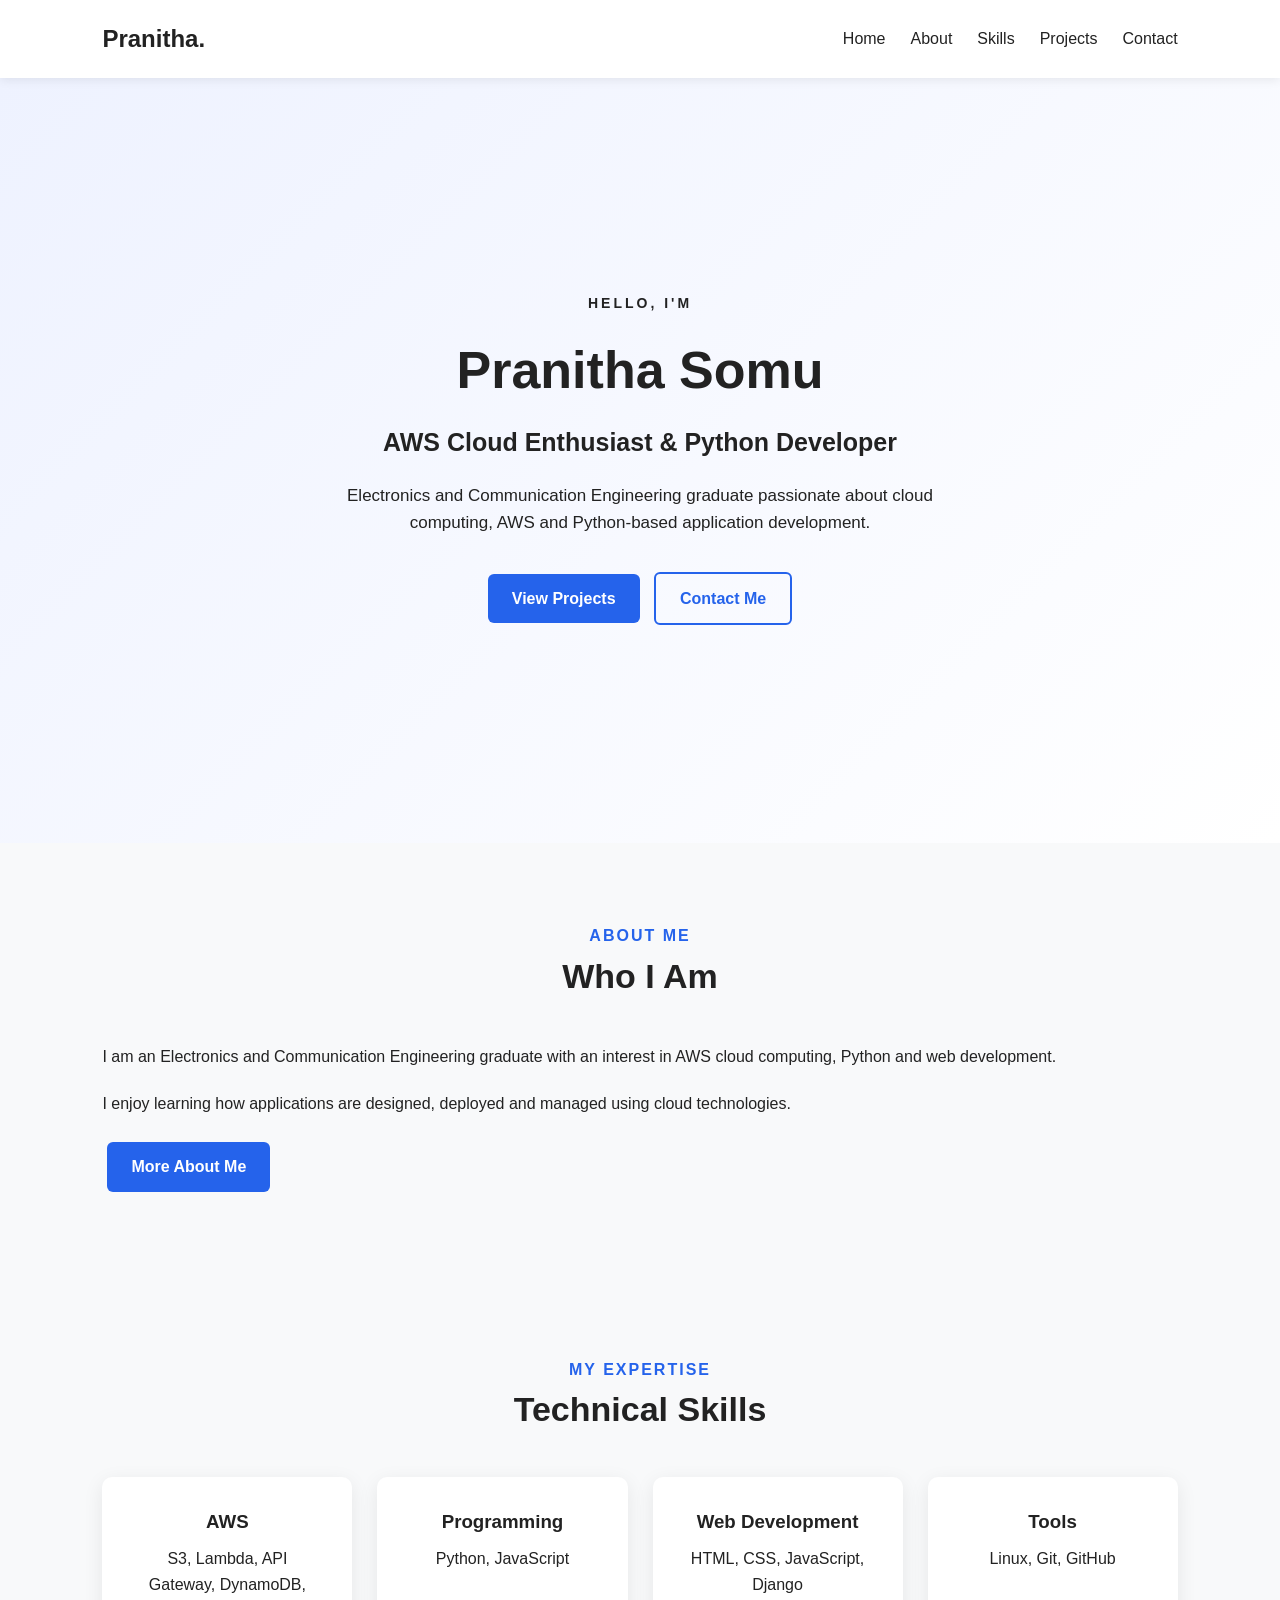
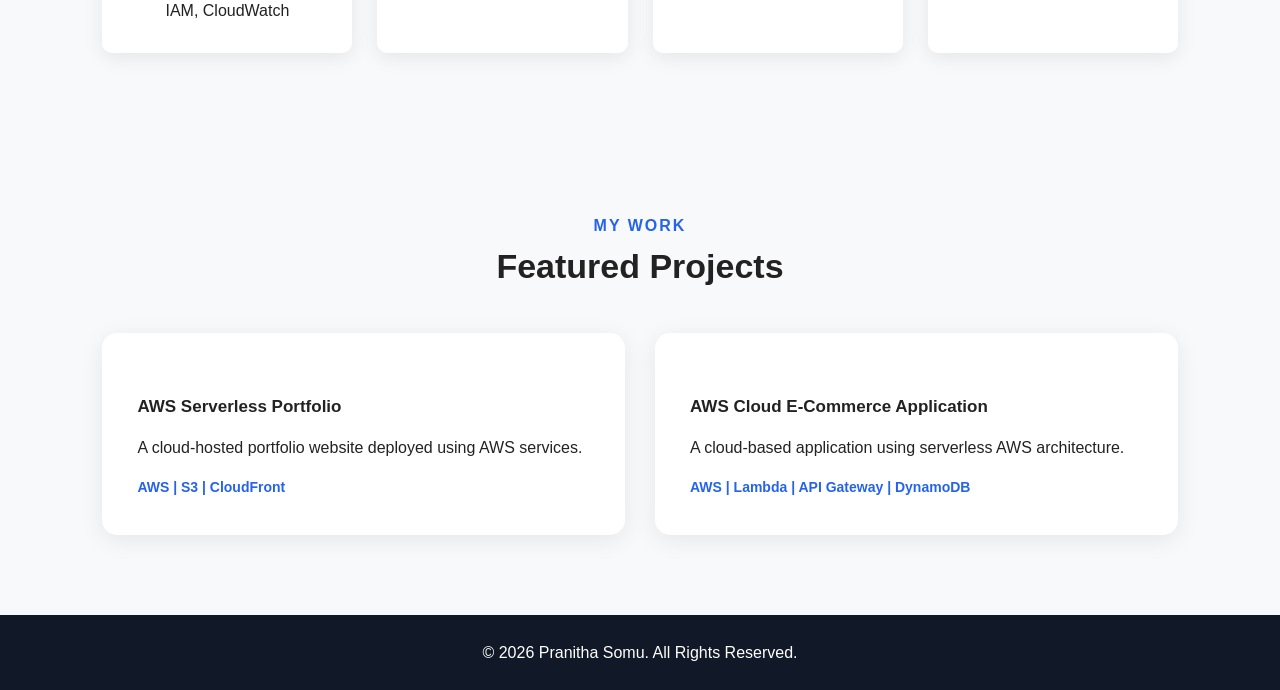
==== index.html @ a8cb2f0c "Initial portfolio website" ====
<!DOCTYPE html>
<html lang="en">

<head>
    <meta charset="UTF-8">

    <meta name="viewport"
          content="width=device-width, initial-scale=1.0">

    <title>Pranitha Somu | AWS Cloud Portfolio</title>

    <link rel="stylesheet" href="css/style.css">
</head>

<body>
<header>

    <nav class="navbar">

        <div class="logo">
            Pranitha.
        </div>

        <ul class="nav-links">

            <li>
                <a href="index.html">Home</a>
            </li>

            <li>
                <a href="about.html">About</a>
            </li>

            <li>
                <a href="skills.html">Skills</a>
            </li>

            <li>
                <a href="projects.html">Projects</a>
            </li>

            <li>
                <a href="contact.html">Contact</a>
            </li>

        </ul>

    </nav>

</header>
<section class="hero">

    <div class="hero-content">

        <p class="small-heading">
            HELLO, I'M
        </p>

        <h1>
            Pranitha Somu
        </h1>

        <h2>
            AWS Cloud Enthusiast & Python Developer
        </h2>

        <p class="hero-description">
            Electronics and Communication Engineering graduate
            passionate about cloud computing, AWS and Python-based
            application development.
        </p>

        <div class="hero-buttons">

            <a href="projects.html" class="btn primary-btn">
                View Projects
            </a>

            <a href="contact.html" class="btn secondary-btn">
                Contact Me
            </a>

        </div>

    </div>

</section>
<section class="about-preview">

    <div class="section-title">
        <p>ABOUT ME</p>
        <h2>Who I Am</h2>
    </div>

    <div class="about-content">

        <div class="about-text">

            <p>
                I am an Electronics and Communication Engineering
                graduate with an interest in AWS cloud computing,
                Python and web development.
            </p>

            <p>
                I enjoy learning how applications are designed,
                deployed and managed using cloud technologies.
            </p>

            <a href="about.html" class="btn primary-btn">
                More About Me
            </a>

        </div>

    </div>

</section>
<section class="skills-preview">

    <div class="section-title">

        <p>MY EXPERTISE</p>

        <h2>Technical Skills</h2>

    </div>

    <div class="skills-grid">

        <div class="skill-card">
            <h3>AWS</h3>
            <p>
                S3, Lambda, API Gateway, DynamoDB,
                IAM, CloudWatch
            </p>
        </div>

        <div class="skill-card">
            <h3>Programming</h3>
            <p>
                Python, JavaScript
            </p>
        </div>

        <div class="skill-card">
            <h3>Web Development</h3>
            <p>
                HTML, CSS, JavaScript, Django
            </p>
        </div>

        <div class="skill-card">
            <h3>Tools</h3>
            <p>
                Linux, Git, GitHub
            </p>
        </div>

    </div>

</section>
<section class="projects-preview">

    <div class="section-title">

        <p>MY WORK</p>

        <h2>Featured Projects</h2>

    </div>

    <div class="project-grid">

        <div class="project-card">

            <h3>
                AWS Serverless Portfolio
            </h3>

            <p>
                A cloud-hosted portfolio website
                deployed using AWS services.
            </p>

            <span>
                AWS | S3 | CloudFront
            </span>

        </div>


        <div class="project-card">

            <h3>
                AWS Cloud E-Commerce Application
            </h3>

            <p>
                A cloud-based application using
                serverless AWS architecture.
            </p>

            <span>
                AWS | Lambda | API Gateway | DynamoDB
            </span>

        </div>

    </div>

</section>
<footer>

    <p>
        © 2026 Pranitha Somu. All Rights Reserved.
    </p>

</footer>
</body>

</html>
---- css/style.css ----
* {
    margin: 0;
    padding: 0;
    box-sizing: border-box;
}
body {
    font-family: Arial, sans-serif;
    line-height: 1.6;
    background-color: #f8f9fa;
    color: #222;
}
.navbar {
    display: flex;
    justify-content: space-between;
    align-items: center;

    padding: 20px 8%;

    background-color: #ffffff;

    position: sticky;
    top: 0;

    z-index: 1000;

    box-shadow: 0 2px 10px rgba(0, 0, 0, 0.08);
}
.logo {
    font-size: 24px;
    font-weight: bold;
}
.nav-links {
    display: flex;
    list-style: none;
    gap: 25px;
}

.nav-links a {
    text-decoration: none;
    color: #222;
    font-weight: 500;
}

.nav-links a:hover {
    color: #2563eb;
}
.hero {
    min-height: 85vh;

    display: flex;

    align-items: center;

    justify-content: center;

    text-align: center;

    padding: 60px 8%;

    background:
        linear-gradient(
            135deg,
            #eef2ff,
            #ffffff
        );
}
.small-heading {
    font-size: 14px;
    letter-spacing: 3px;
    font-weight: bold;
    margin-bottom: 15px;
}

.hero h1 {
    font-size: 52px;
    margin-bottom: 10px;
}

.hero h2 {
    font-size: 25px;
    margin-bottom: 20px;
}

.hero-description {
    max-width: 650px;
    margin: auto;
    font-size: 17px;
}
.hero-buttons {
    margin-top: 30px;
}

.btn {
    display: inline-block;

    padding: 12px 24px;

    margin: 5px;

    text-decoration: none;

    border-radius: 6px;

    font-weight: bold;
}
.primary-btn {
    background-color: #2563eb;
    color: white;
}
.secondary-btn {
    border: 2px solid #2563eb;
    color: #2563eb;
}
section {
    padding: 80px 8%;
}

.section-title {
    text-align: center;
    margin-bottom: 40px;
}

.section-title p {
    color: #2563eb;
    font-weight: bold;
    letter-spacing: 2px;
}

.section-title h2 {
    font-size: 34px;
}
.skills-grid {
    display: grid;

    grid-template-columns:
        repeat(4, 1fr);

    gap: 25px;
}
.skill-card {
    background-color: white;

    padding: 30px;

    border-radius: 10px;

    text-align: center;

    box-shadow:
        0 5px 20px rgba(0, 0, 0, 0.08);
}

.skill-card h3 {
    margin-bottom: 10px;
}
.project-grid {
    display: grid;

    grid-template-columns:
        repeat(2, 1fr);

    gap: 30px;
}
.project-card {
    background-color: white;

    padding: 30px;

    border-radius: 10px;

    box-shadow:
        0 5px 20px rgba(0, 0, 0, 0.08);
}

.project-card h3 {
    margin-bottom: 15px;
}

.project-card span {
    display: inline-block;

    margin-top: 15px;

    font-size: 14px;

    font-weight: bold;

    color: #2563eb;
}
footer {
    text-align: center;

    padding: 25px;

    background-color: #111827;

    color: white;
}
@media (max-width: 768px) {

    .navbar {
        flex-direction: column;
        gap: 15px;
    }

    .nav-links {
        flex-wrap: wrap;
        justify-content: center;
        gap: 15px;
    }

    .hero h1 {
        font-size: 38px;
    }

    .hero h2 {
        font-size: 20px;
    }

    .skills-grid {
        grid-template-columns: 1fr;
    }

    .project-grid {
        grid-template-columns: 1fr;
    }

}
.page-header {
    text-align: center;
    padding: 70px 8%;
    background: #eef2ff;
}

.page-header p {
    color: #2563eb;
    font-weight: bold;
    letter-spacing: 2px;
    margin-bottom: 10px;
}

.page-header h1 {
    font-size: 42px;
}


.about-page {
    display: grid;
    grid-template-columns: 1fr 1fr;
    gap: 50px;
    align-items: center;
}

.about-text h2 {
    font-size: 32px;
    margin-bottom: 20px;
}

.about-text p {
    margin-bottom: 18px;
    line-height: 1.8;
}


.about-details {
    display: grid;
    grid-template-columns: 1fr 1fr;
    gap: 20px;
}


.detail-card {
    background: white;
    padding: 25px;

    border-radius: 10px;

    box-shadow:
        0 5px 20px rgba(0, 0, 0, 0.08);
}


.detail-card h3 {
    margin-bottom: 10px;
    color: #2563eb;
}
@media (max-width: 768px) {

    .about-page {
        grid-template-columns: 1fr;
    }

    .about-details {
        grid-template-columns: 1fr;
    }

    .page-header h1 {
        font-size: 34px;
    }

}
.skills-page {
    display: grid;
    grid-template-columns: 1fr 1fr;
    gap: 30px;
}


.skill-category {
    background: white;
    padding: 30px;

    border-radius: 10px;

    box-shadow:
        0 5px 20px rgba(0, 0, 0, 0.08);
}


.skill-category h2 {
    margin-bottom: 20px;
}


.skill-list {
    display: flex;
    flex-wrap: wrap;
    gap: 12px;
}


.skill-list span {
    padding: 8px 15px;

    background: #eef2ff;

    border-radius: 20px;

    font-size: 14px;
}


@media (max-width: 768px) {

    .skills-page {
        grid-template-columns: 1fr;
    }

}
/* ============================= */
/* PROJECTS PAGE */
/* ============================= */

.projects-page {
    display: grid;
    grid-template-columns: repeat(2, 1fr);
    gap: 35px;
    padding: 70px 8%;
}


/* Project Card */

.project-card {
    background: white;
    padding: 35px;
    border-radius: 15px;
    box-shadow: 0 5px 25px rgba(0, 0, 0, 0.08);

    transition: transform 0.3s ease, box-shadow 0.3s ease;
}


/* Hover Effect */

.project-card:hover {
    transform: translateY(-8px);
    box-shadow: 0 10px 30px rgba(0, 0, 0, 0.12);
}


/* Project Number */

.project-number {
    font-size: 18px;
    font-weight: bold;
    color: #2563eb;
    margin-bottom: 15px;
}


/* Project Title */

.project-card h2 {
    font-size: 25px;
    margin-bottom: 18px;
    line-height: 1.4;
}


/* Project Description */

.project-intro {
    line-height: 1.7;
    margin-bottom: 25px;
}


/* Small Headings */

.project-card h3 {
    font-size: 17px;
    margin-top: 25px;
    margin-bottom: 15px;
}


/* Technology Tags */

.project-tags {
    display: flex;
    flex-wrap: wrap;
    gap: 10px;
}


.project-tags span {
    background: #eef2ff;
    color: #1e40af;

    padding: 8px 13px;

    border-radius: 20px;

    font-size: 13px;
}


/* Project Flow */

.project-flow {
    background: #f8fafc;

    padding: 18px;

    border-left: 4px solid #2563eb;

    margin-top: 25px;

    border-radius: 5px;
}


.project-flow strong {
    display: block;
    margin-bottom: 8px;
}


.project-flow p {
    font-size: 14px;
    line-height: 1.6;
}


/* Project Button */

.project-btn {
    margin-top: 25px;

    padding: 11px 20px;

    border: none;

    border-radius: 6px;

    background: #2563eb;

    color: white;

    font-size: 14px;

    cursor: pointer;
}


/* Mobile Responsive */

@media (max-width: 768px) {

    .projects-page {
        grid-template-columns: 1fr;
        padding: 50px 5%;
    }

    .project-card {
        padding: 25px;
    }

    .project-card h2 {
        font-size: 22px;
    }

}
/* ============================= */
/* CONTACT PAGE */
/* ============================= */

.contact-page {
    display: grid;
    grid-template-columns: 1fr 1fr;
    gap: 50px;

    padding: 70px 8%;
}


/* Contact Information */

.contact-info h2 {
    font-size: 32px;
    margin-bottom: 20px;
}

.contact-info > p {
    line-height: 1.8;
    margin-bottom: 30px;
}


/* Contact Items */

.contact-item {
    margin-bottom: 22px;
}

.contact-item h3 {
    color: #2563eb;
    margin-bottom: 5px;
}

.contact-item p {
    line-height: 1.6;
}


/* Contact Form */

.contact-form {
    background: white;

    padding: 35px;

    border-radius: 15px;

    box-shadow: 0 5px 25px rgba(0, 0, 0, 0.08);
}

.contact-form h2 {
    margin-bottom: 25px;
}


/* Form Labels */

.contact-form label {
    display: block;

    margin-bottom: 8px;

    font-weight: bold;
}


/* Inputs */

.contact-form input,
.contact-form textarea {
    width: 100%;

    padding: 12px;

    margin-bottom: 20px;

    border: 1px solid #d1d5db;

    border-radius: 6px;

    font-family: inherit;

    font-size: 14px;

    box-sizing: border-box;
}


/* Focus */

.contact-form input:focus,
.contact-form textarea:focus {
    outline: none;

    border-color: #2563eb;
}


/* Submit Button */

.contact-form button {
    padding: 12px 25px;

    background: #2563eb;

    color: white;

    border: none;

    border-radius: 6px;

    cursor: pointer;

    font-size: 15px;
}

.contact-form button:hover {
    background: #1d4ed8;
}


/* Mobile */

@media (max-width: 768px) {

    .contact-page {
        grid-template-columns: 1fr;

        padding: 50px 5%;
    }

}
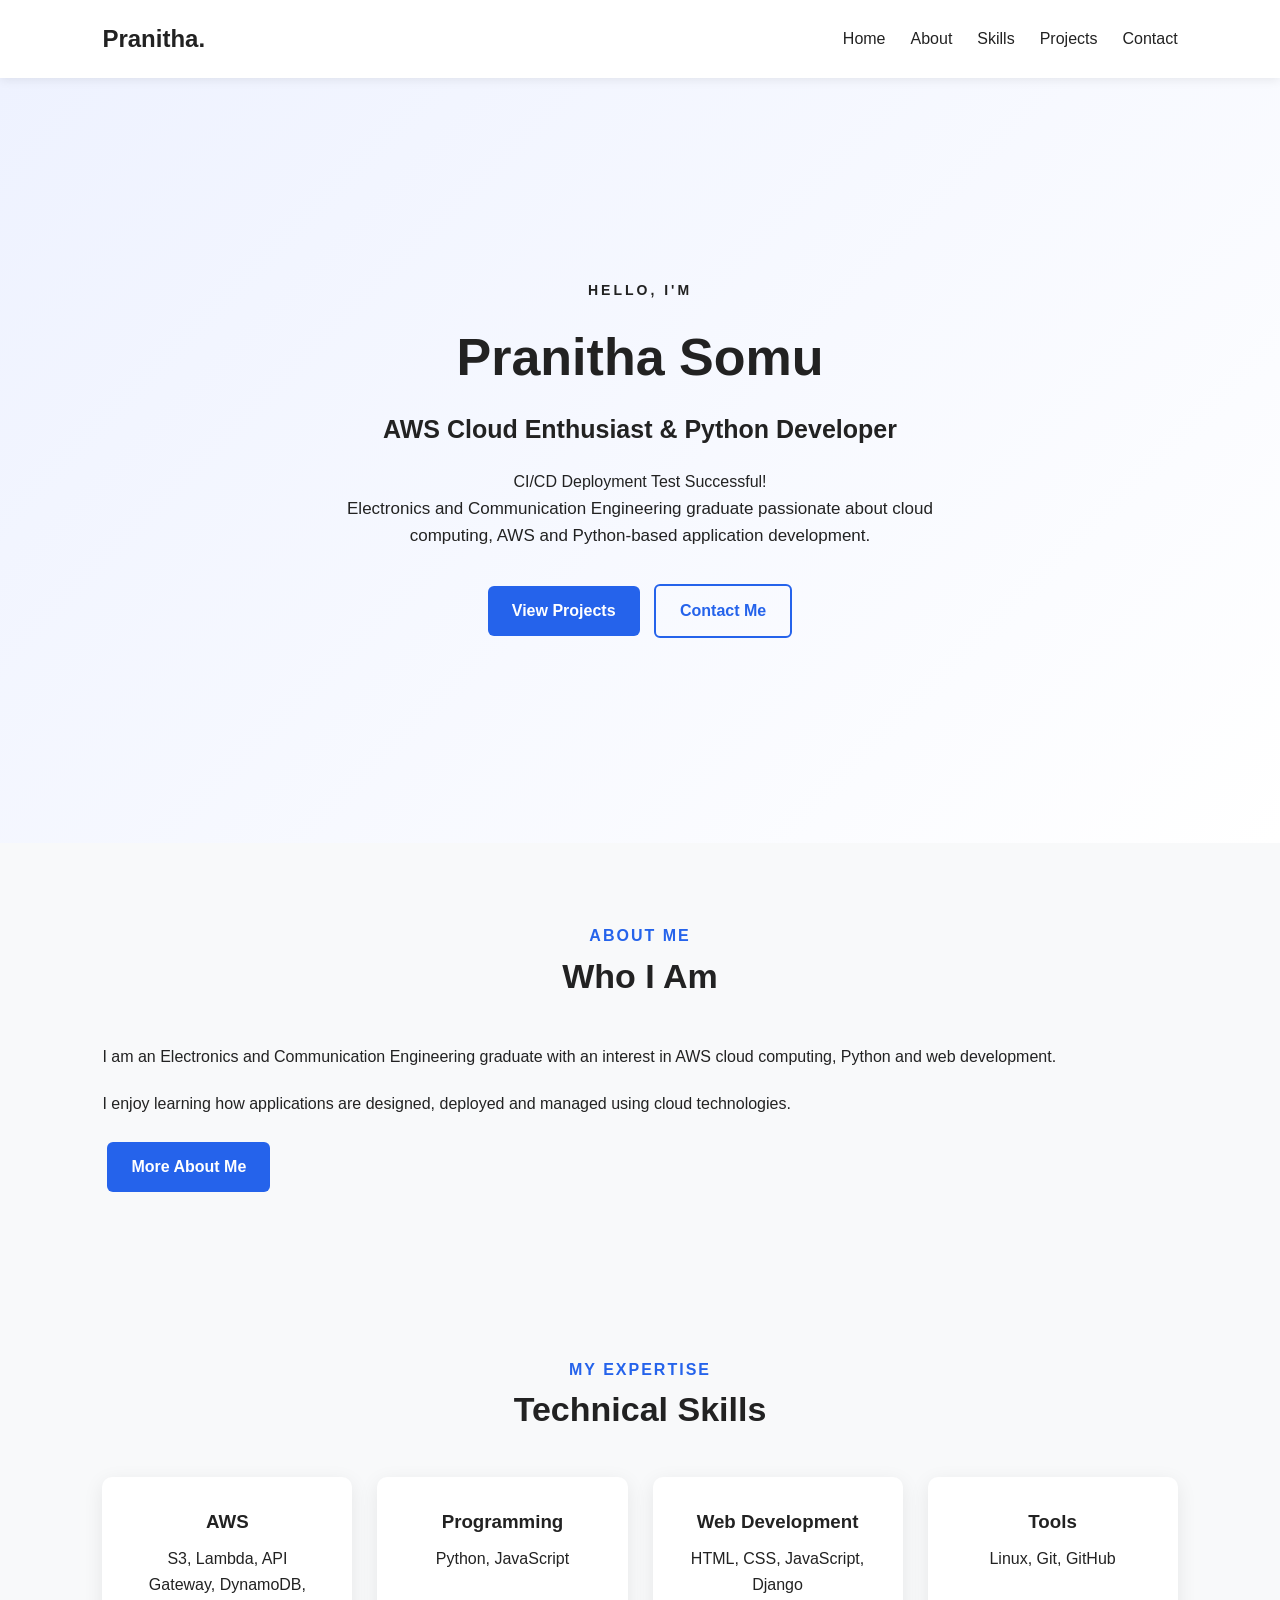
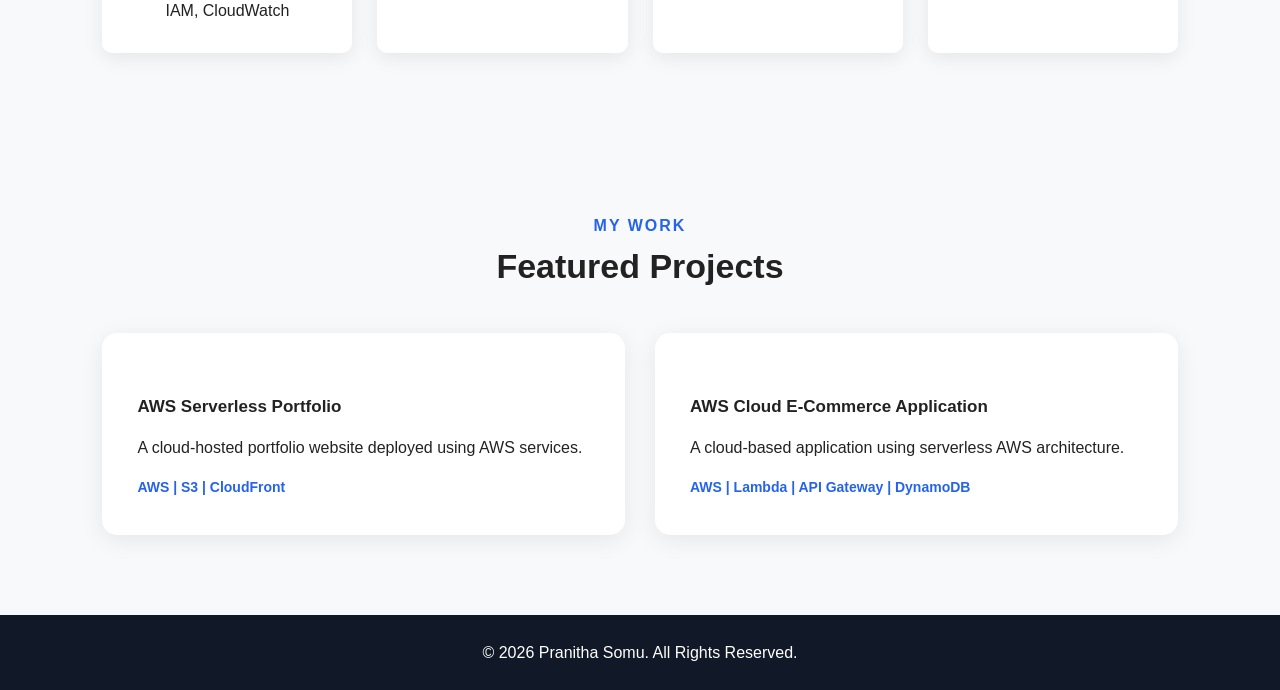
==== commit 5cbf85c3: "Test automated deployment" ====
--- a/index.html
+++ b/index.html
@@ -63,7 +63,9 @@
         <h2>
             AWS Cloud Enthusiast & Python Developer
         </h2>
-
+        <p id="deployment-status">
+         CI/CD Deployment Test Successful!
+        </p>
         <p class="hero-description">
             Electronics and Communication Engineering graduate
             passionate about cloud computing, AWS and Python-based
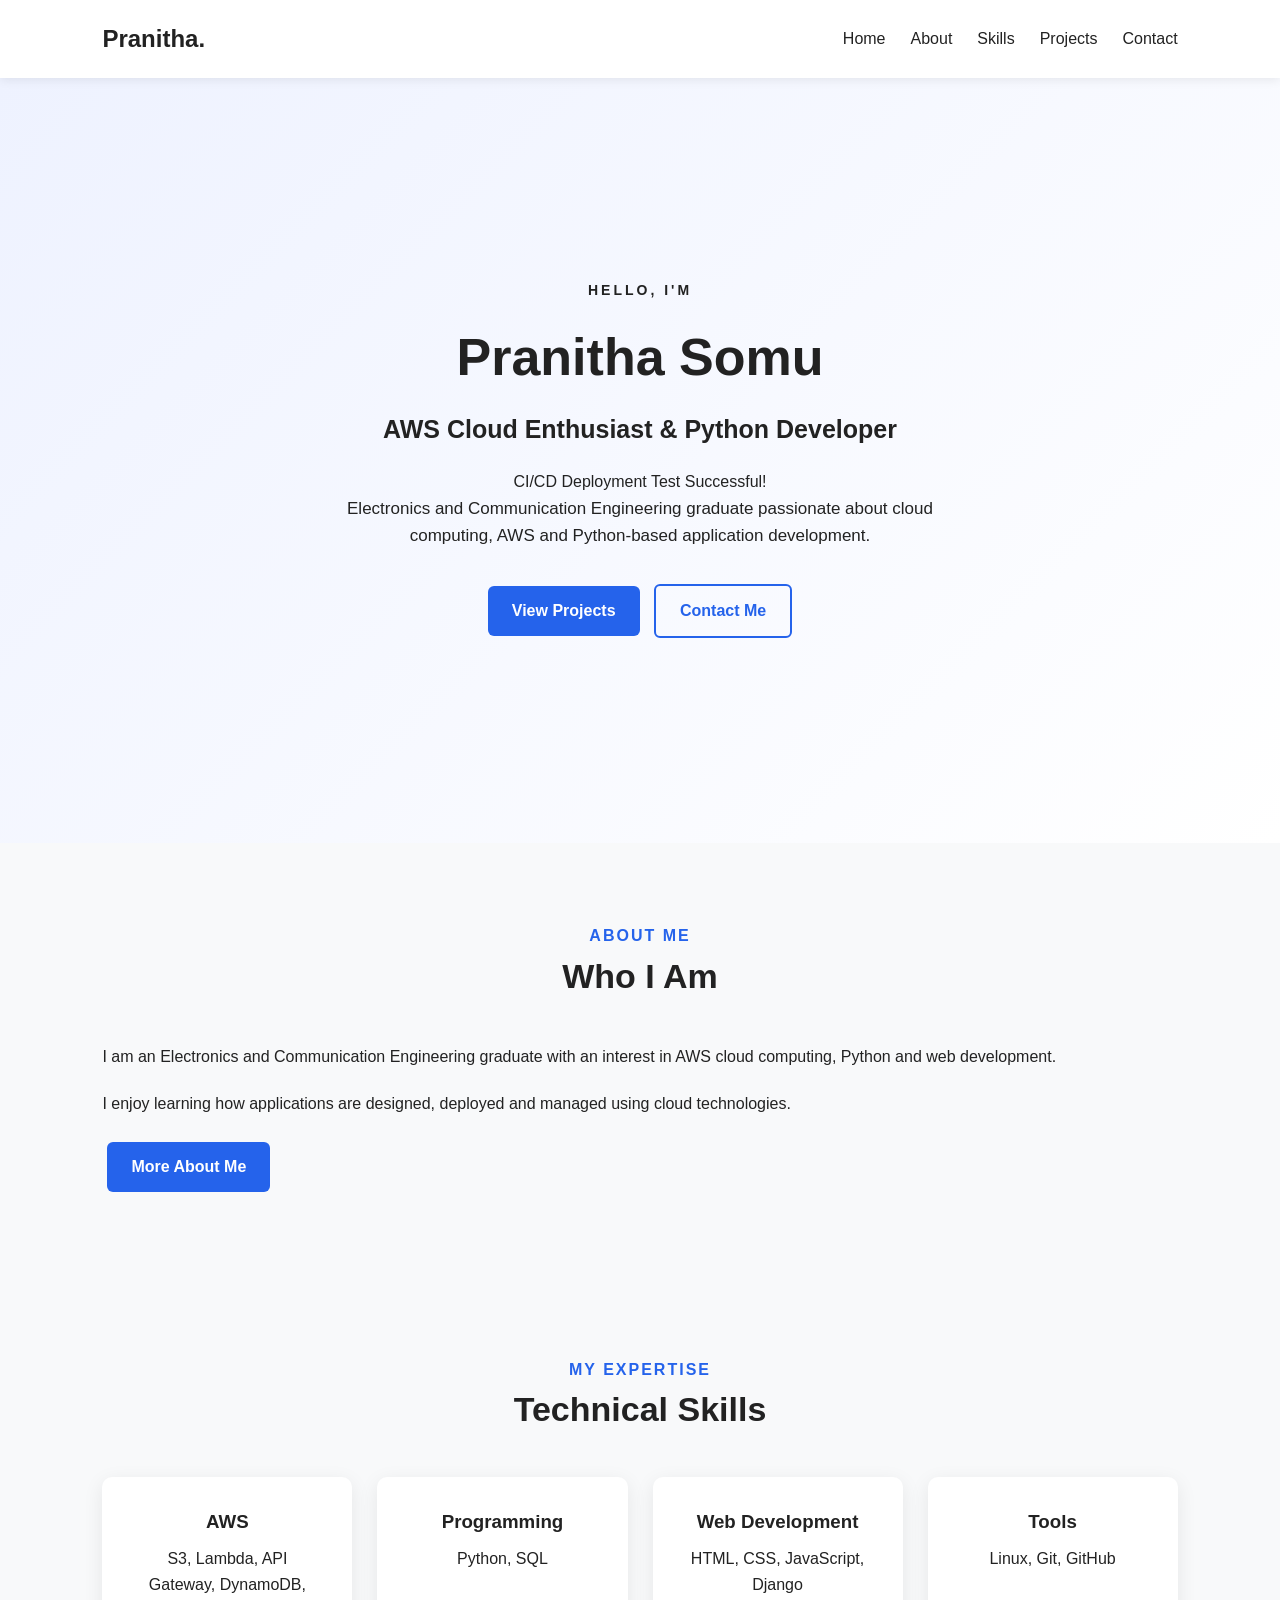
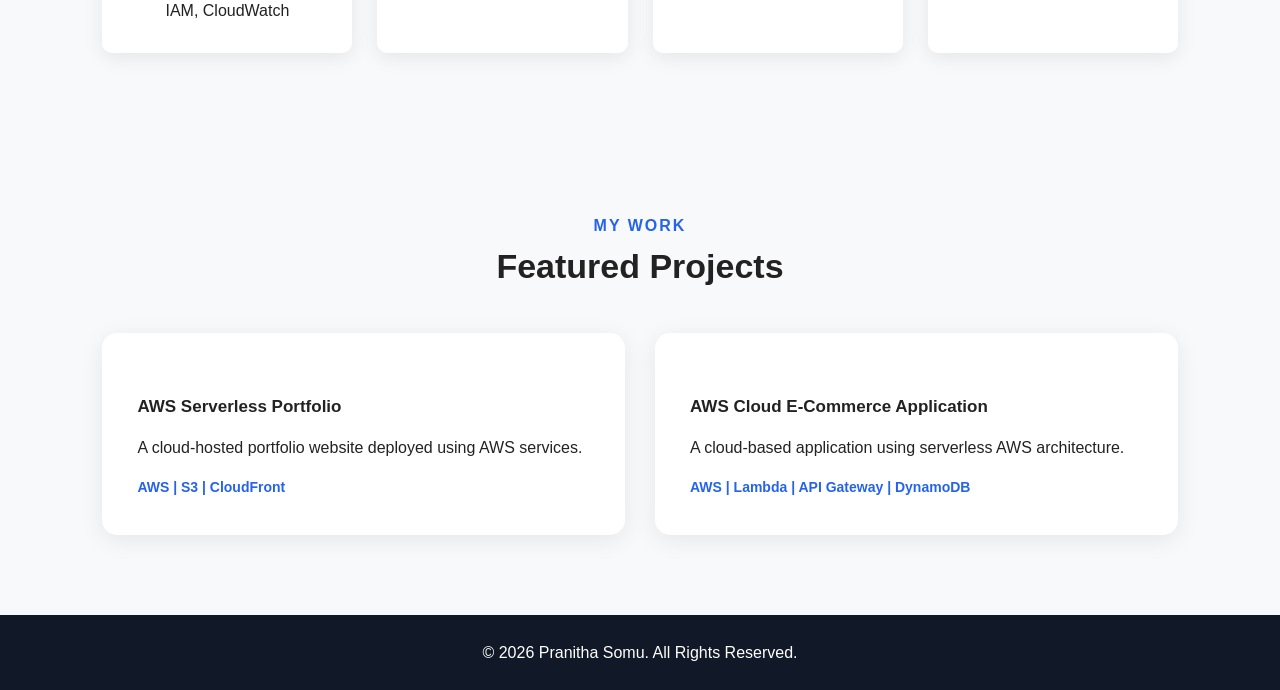
==== commit 85854d7d: "Update portdolio website" ====
--- a/index.html
+++ b/index.html
@@ -141,7 +141,7 @@
         <div class="skill-card">
             <h3>Programming</h3>
             <p>
-                Python, JavaScript
+                Python, SQL
             </p>
         </div>
 
